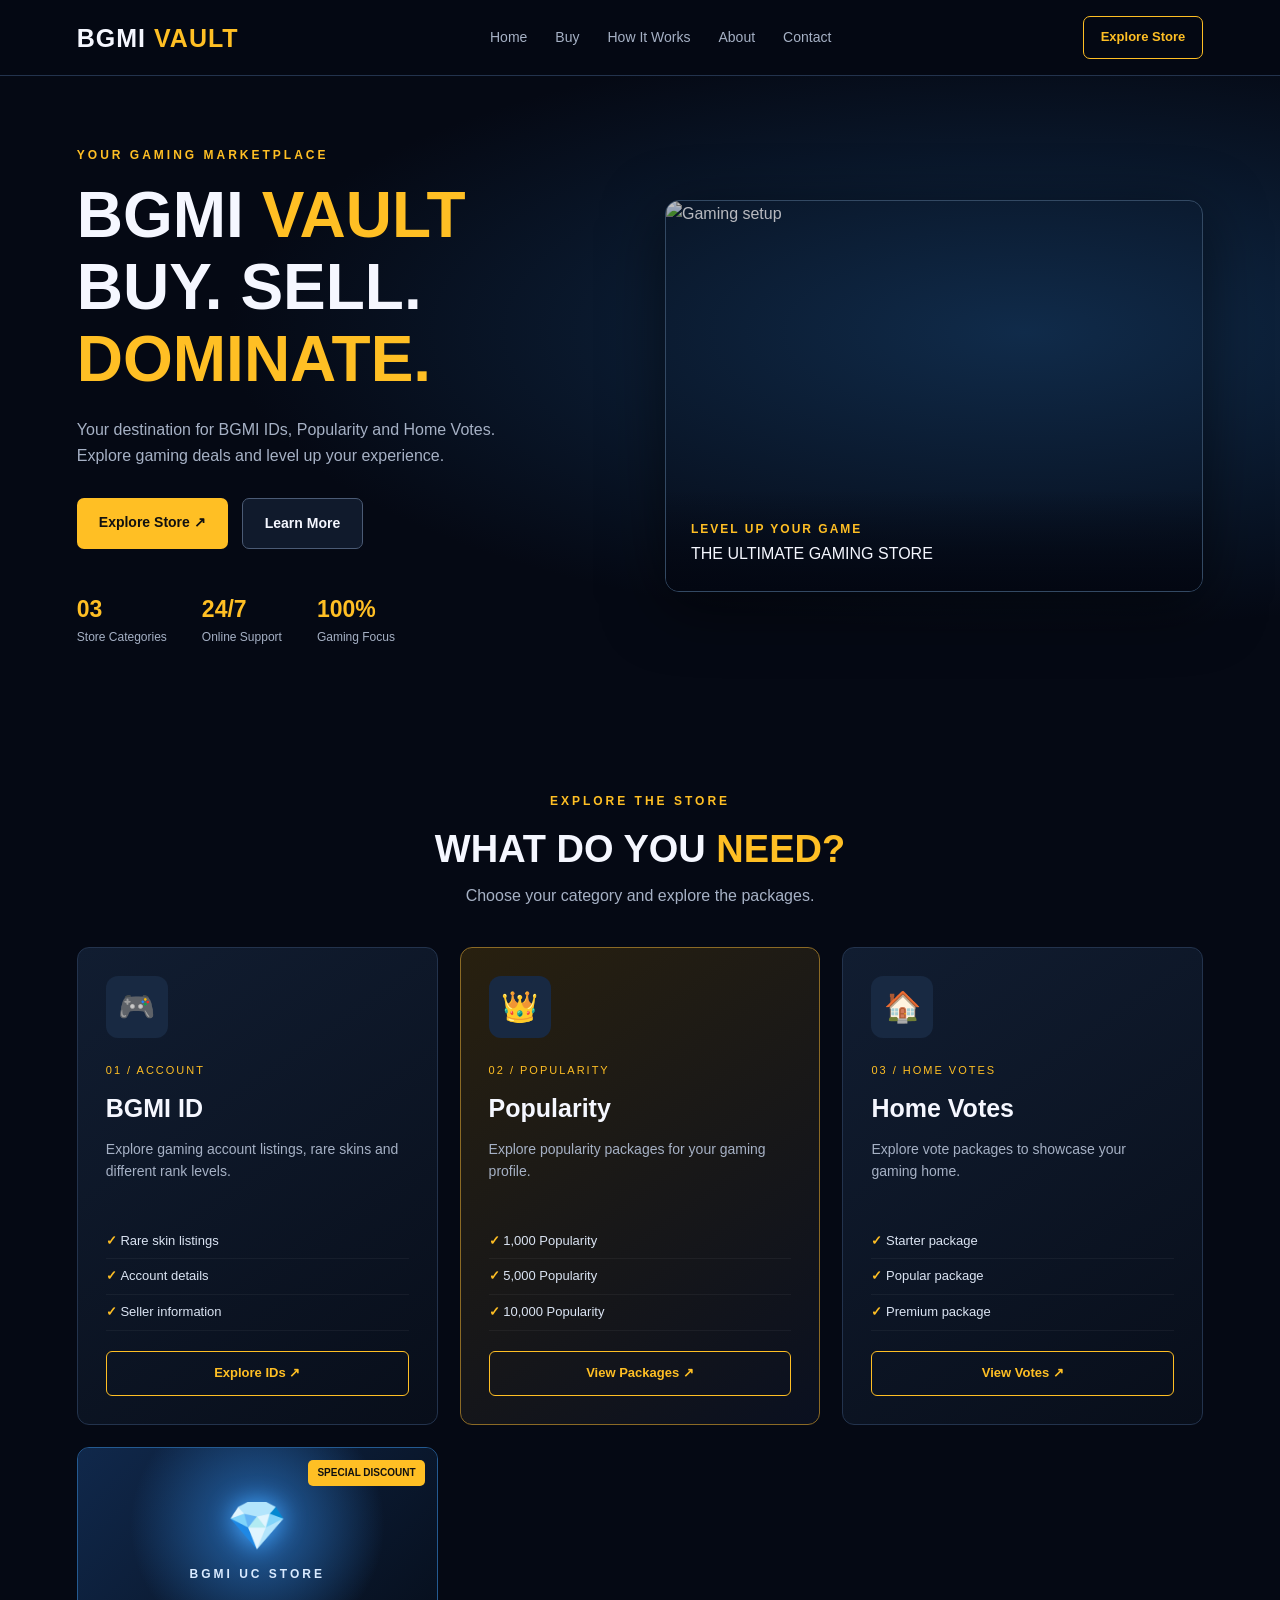
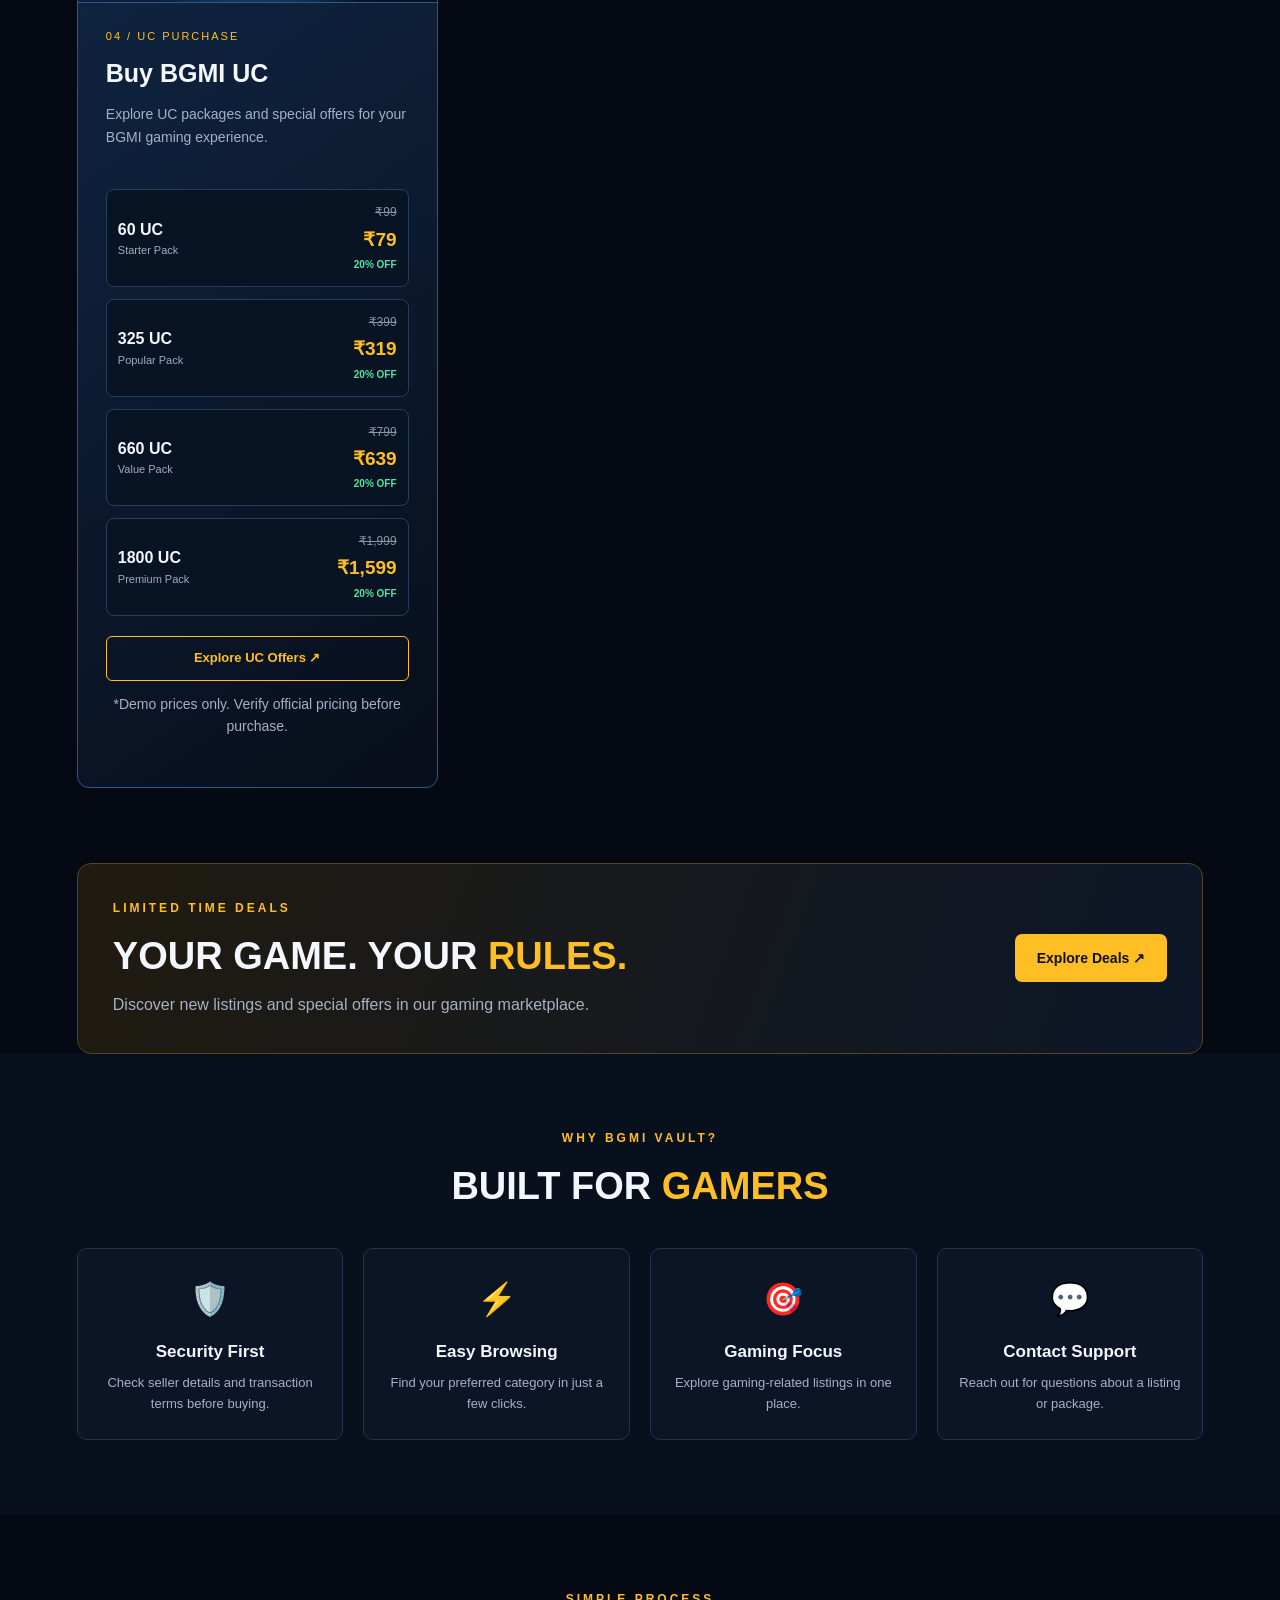
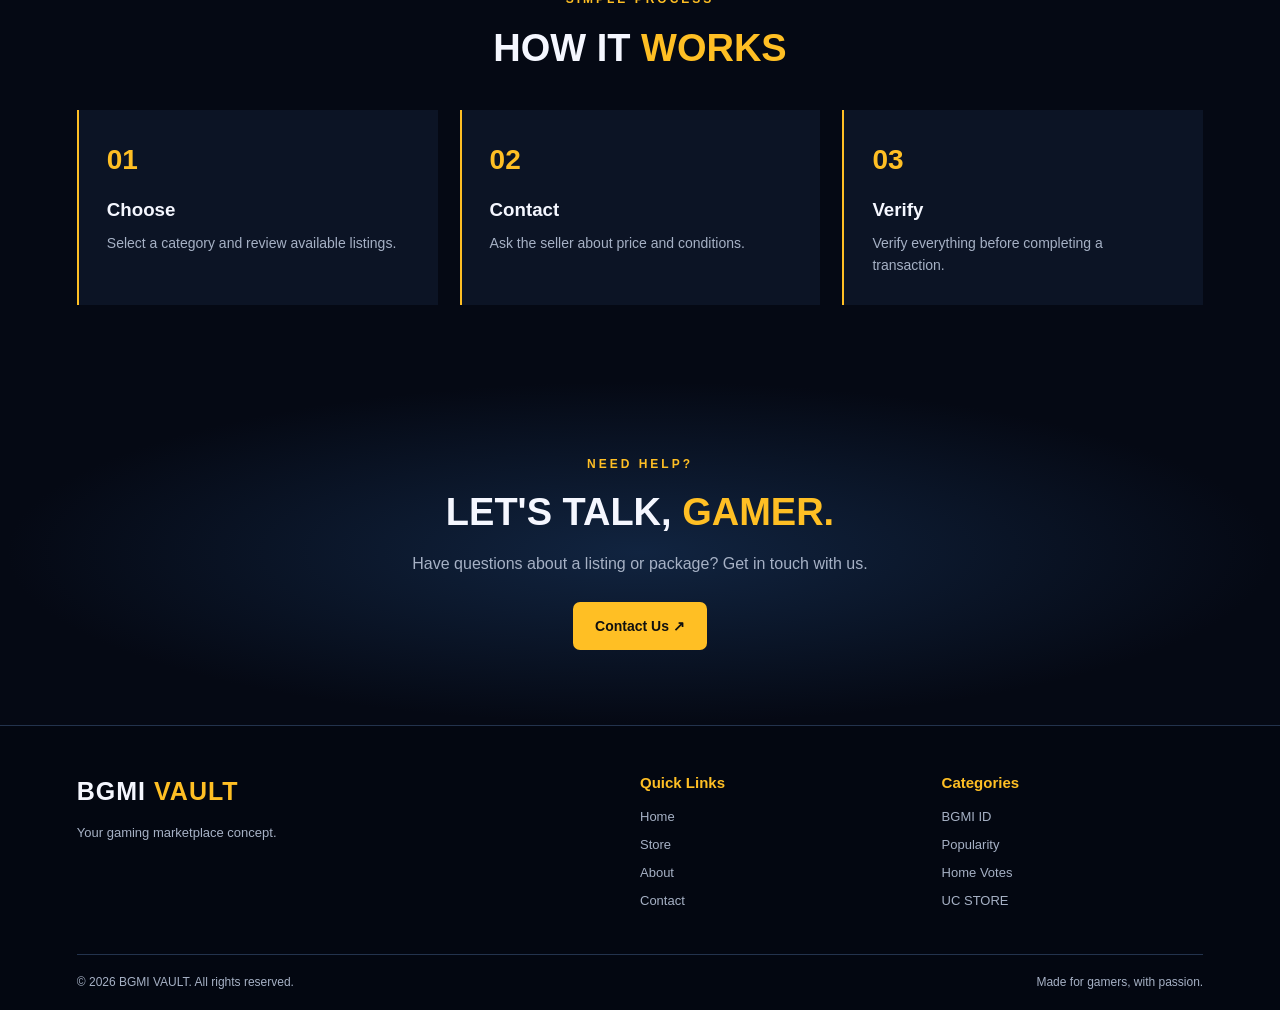
==== index.html @ 1ab82c84 "folder name" ====
<!DOCTYPE html>
<html lang="en">

<head>
    <meta charset="UTF-8">
    <meta name="viewport" content="width=device-width, initial-scale=1.0">
    <title>BGMI VAULT | Gaming Marketplace</title>
    <link rel="stylesheet" href="style.css">
</head>

<body>

    <header class="navbar">
        <a href="#" class="logo">BGMI <span>VAULT</span></a>

        <nav>
            <a href="#home">Home</a>
            <a href="#services">Buy</a>
            <a href="#how">How It Works</a>
            <a href="#about">About</a>
            <a href="#contact">Contact</a>
        </nav>

        <a href="#services" class="nav-btn">Explore Store</a>
    </header>

    <main>
        <section class="hero" id="home">
            <div class="hero-content">
                <p class="tagline">YOUR GAMING MARKETPLACE</p>

                <h1>
                    BGMI <span>VAULT</span><br>
                    BUY. SELL. <span>DOMINATE.</span>
                </h1>

                <p class="description">
                    Your destination for BGMI IDs, Popularity
                    and Home Votes. Explore gaming deals
                    and level up your experience.
                </p>

                <div class="hero-buttons">
                    <a href="#services" class="btn primary">Explore Store ↗</a>
                    <a href="#about" class="btn secondary">Learn More</a>
                </div>

                <div class="stats">
                    <div>
                        <h3>03</h3>
                        <p>Store Categories</p>
                    </div>
                    <div>
                        <h3>24/7</h3>
                        <p>Online Support</p>
                    </div>
                    <div>
                        <h3>100%</h3>
                        <p>Gaming Focus</p>
                    </div>
                </div>

            </div>

            <div class="hero-image">
                <img src="https://images.unsplash.com/photo-1542751371-adc38448a05e?auto=format&fit=crop&w=1000&q=85"
                    alt="Gaming setup">
                <div class="image-label">
                    <span>LEVEL UP YOUR GAME</span>
                    <p>THE ULTIMATE GAMING STORE</p>
                </div>
            </div>
        </section>

        <section class="services section" id="services">
            <div class="section-heading">
                <p class="tagline">EXPLORE THE STORE</p>
                <h2>WHAT DO YOU <span>NEED?</span></h2>
                <p>Choose your category and explore the packages.</p>
            </div>

            <div class="cards">

                <article class="card">
                    <div class="card-icon">🎮</div>
                    <p class="card-number">01 / ACCOUNT</p>
                    <h3>BGMI ID</h3>
                    <p>
                        Explore gaming account listings,
                        rare skins and different rank levels.
                    </p>
                    <ul>
                        <li>Rare skin listings</li>
                        <li>Account details</li>
                        <li>Seller information</li>
                    </ul>
                    <a href="#contact" class="card-btn">Explore IDs ↗</a>
                </article>

                <article class="card featured">
                    <div class="card-icon">👑</div>
                    <p class="card-number">02 / POPULARITY</p>
                    <h3>Popularity</h3>
                    <p>
                        Explore popularity packages
                        for your gaming profile.
                    </p>
                    <ul>
                        <li>1,000 Popularity</li>
                        <li>5,000 Popularity</li>
                        <li>10,000 Popularity</li>
                    </ul>
                    <a href="#contact" class="card-btn">View Packages ↗</a>
                </article>

                <article class="card">
                    <div class="card-icon">🏠</div>
                    <p class="card-number">03 / HOME VOTES</p>
                    <h3>Home Votes</h3>
                    <p>
                        Explore vote packages to
                        showcase your gaming home.
                    </p>
                    <ul>
                        <li>Starter package</li>
                        <li>Popular package</li>
                        <li>Premium package</li>
                    </ul>
                    <a href="#contact" class="card-btn">View Votes ↗</a>
                </article>

                <article class="card uc-card">
                    <div class="uc-banner">
                        <span class="discount-badge">SPECIAL DISCOUNT</span>
                        <div class="uc-icon">💎</div>
                        <p>BGMI UC STORE</p>
                    </div>

                    <p class="card-number">04 / UC PURCHASE</p>
                    <h3>Buy BGMI UC</h3>

                    <p>
                        Explore UC packages and special offers
                        for your BGMI gaming experience.
                    </p>

                    <div class="uc-packages">

                        <div class="uc-package">
                            <div>
                                <h4>60 UC</h4>
                                <p>Starter Pack</p>
                            </div>
                            <div class="uc-price">
                                <del>₹99</del>
                                <strong>₹79</strong>
                                <span>20% OFF</span>
                            </div>
                        </div>

                        <div class="uc-package">
                            <div>
                                <h4>325 UC</h4>
                                <p>Popular Pack</p>
                            </div>
                            <div class="uc-price">
                                <del>₹399</del>
                                <strong>₹319</strong>
                                <span>20% OFF</span>
                            </div>
                        </div>

                        <div class="uc-package">
                            <div>
                                <h4>660 UC</h4>
                                <p>Value Pack</p>
                            </div>
                            <div class="uc-price">
                                <del>₹799</del>
                                <strong>₹639</strong>
                                <span>20% OFF</span>
                            </div>
                        </div>

                        <div class="uc-package">
                            <div>
                                <h4>1800 UC</h4>
                                <p>Premium Pack</p>
                            </div>
                            <div class="uc-price">
                                <del>₹1,999</del>
                                <strong>₹1,599</strong>
                                <span>20% OFF</span>
                            </div>
                        </div>

                    </div>

                    <a href="#contact" class="card-btn">Explore UC Offers ↗</a>

                    <p class="uc-note">
                        *Demo prices only. Verify official pricing before purchase.
                    </p>
                </article>

            </div>
        </section>

        <section class="offer section">
            <div>
                <p class="tagline">LIMITED TIME DEALS</p>
                <h2>YOUR GAME. YOUR <span>RULES.</span></h2>
                <p>
                    Discover new listings and special offers
                    in our gaming marketplace.
                </p>
            </div>
            <a href="#services" class="btn primary">Explore Deals ↗</a>
        </section>

        <section class="section benefits" id="about">
            <div class="section-heading">
                <p class="tagline">WHY BGMI VAULT?</p>
                <h2>BUILT FOR <span>GAMERS</span></h2>
            </div>

            <div class="benefit-grid">
                <div class="benefit">
                    <div class="benefit-icon">🛡️</div>
                    <h3>Security First</h3>
                    <p>Check seller details and transaction terms before buying.</p>
                </div>

                <div class="benefit">
                    <div class="benefit-icon">⚡</div>
                    <h3>Easy Browsing</h3>
                    <p>Find your preferred category in just a few clicks.</p>
                </div>

                <div class="benefit">
                    <div class="benefit-icon">🎯</div>
                    <h3>Gaming Focus</h3>
                    <p>Explore gaming-related listings in one place.</p>
                </div>

                <div class="benefit">
                    <div class="benefit-icon">💬</div>
                    <h3>Contact Support</h3>
                    <p>Reach out for questions about a listing or package.</p>
                </div>
            </div>
        </section>

        <section class="section how" id="how">
            <div class="section-heading">
                <p class="tagline">SIMPLE PROCESS</p>
                <h2>HOW IT <span>WORKS</span></h2>
            </div>

            <div class="steps">
                <div class="step">
                    <span>01</span>
                    <h3>Choose</h3>
                    <p>Select a category and review available listings.</p>
                </div>

                <div class="step">
                    <span>02</span>
                    <h3>Contact</h3>
                    <p>Ask the seller about price and conditions.</p>
                </div>

                <div class="step">
                    <span>03</span>
                    <h3>Verify</h3>
                    <p>Verify everything before completing a transaction.</p>
                </div>
            </div>
        </section>

        <section class="contact section" id="contact">
            <p class="tagline">NEED HELP?</p>
            <h2>LET'S TALK, <span>GAMER.</span></h2>
            <p>
                Have questions about a listing or package?
                Get in touch with us.
            </p>
            <a href="mailto:your-email@example.com" class="btn primary">
                Contact Us ↗
            </a>
        </section>
    </main>

    <footer class="footer">
        <div class="footer-top">
            <div>
                <a href="#home" class="logo">BGMI <span>VAULT</span></a>
                <p>Your gaming marketplace concept.</p>
            </div>

            <div>
                <h3>Quick Links</h3>
                <a href="#home">Home</a>
                <a href="#services">Store</a>
                <a href="#about">About</a>
                <a href="#contact">Contact</a>
            </div>

            <div>
                <h3>Categories</h3>
                <a href="#services">BGMI ID</a>
                <a href="#services">Popularity</a>
                <a href="#services">Home Votes</a>
                <a href="#services">UC STORE</a>
            </div>
        </div>

        <div class="footer-bottom">
            <p>© 2026 BGMI VAULT. All rights reserved.</p>
            <p>Made for gamers, with passion.</p>
        </div>
    </footer>

</body>

</html>
---- style.css ----
/* RESET */
* {
    margin: 0;
    padding: 0;
    box-sizing: border-box;
}

html {
    scroll-behavior: smooth;
    scroll-padding-top: 90px;
}

body {
    background: #050914;
    color: #f5f7ff;
    font-family: Arial, Helvetica, sans-serif;
    line-height: 1.6;
}

a {
    text-decoration: none;
    color: inherit;
}

:root {
    --bg: #050914;
    --panel: #0c1425;
    --yellow: #ffbf24;
    --blue: #42a5ff;
    --muted: #a6b1c5;
    --border: #23334d;
}

/* HEADER */
.navbar {
    min-height: 76px;
    padding: 15px 6%;
    display: flex;
    justify-content: space-between;
    align-items: center;
    gap: 25px;
    background: rgba(5, 9, 20, 0.96);
    border-bottom: 1px solid var(--border);
    position: sticky;
    top: 0;
    z-index: 10;
}

.logo {
    font-size: 25px;
    font-weight: 900;
    letter-spacing: 1px;
    white-space: nowrap;
}

.logo span {
    color: var(--yellow);
}

.navbar nav {
    display: flex;
    align-items: center;
    gap: 28px;
}

.navbar nav a {
    color: var(--muted);
    font-size: 14px;
    transition: 0.3s;
}

.navbar nav a:hover {
    color: var(--yellow);
}

.nav-btn {
    padding: 10px 17px;
    border: 1px solid var(--yellow);
    border-radius: 7px;
    color: var(--yellow);
    font-size: 13px;
    font-weight: bold;
}

/* HERO */
.hero {
    min-height: 590px;
    padding: 70px 6%;
    display: grid;
    grid-template-columns: 1fr 1fr;
    align-items: center;
    gap: 50px;
    background:
        radial-gradient(ellipse at 80% 40%,
        #102b4a 0%, transparent 55%);
}

.hero-content {
    max-width: 600px;
}

.tagline {
    color: var(--yellow);
    font-size: 12px;
    font-weight: bold;
    letter-spacing: 3px;
    margin-bottom: 15px;
}

.hero h1 {
    font-size: clamp(38px, 5vw, 65px);
    line-height: 1.12;
    font-weight: 900;
    margin-bottom: 22px;
}

.hero h1 span,
.section-heading h2 span,
.offer h2 span,
.contact h2 span {
    color: var(--yellow);
}

.description {
    color: var(--muted);
    max-width: 450px;
    font-size: 16px;
}

.hero-buttons {
    display: flex;
    flex-wrap: wrap;
    gap: 14px;
    margin-top: 30px;
}

.btn {
    display: inline-block;
    padding: 13px 22px;
    border-radius: 7px;
    font-size: 14px;
    font-weight: bold;
    transition: 0.3s;
}

.primary {
    color: #101010;
    background: var(--yellow);
}

.primary:hover {
    background: #ffd66b;
    transform: translateY(-3px);
}

.secondary {
    border: 1px solid #4b5b75;
    background: #101a2c;
}

.secondary:hover {
    border-color: var(--yellow);
}

.stats {
    display: flex;
    flex-wrap: wrap;
    gap: 35px;
    margin-top: 42px;
}

.stats h3 {
    font-size: 23px;
    color: var(--yellow);
}

.stats p {
    font-size: 12px;
    color: var(--muted);
}

.hero-image {
    position: relative;
    min-height: 370px;
    overflow: hidden;
    border-radius: 14px;
    border: 1px solid #334963;
    box-shadow: 0 15px 60px #0008;
}

.hero-image img {
    width: 100%;
    height: 390px;
    object-fit: cover;
    display: block;
    filter: brightness(0.75);
}

.image-label {
    position: absolute;
    bottom: 0;
    left: 0;
    right: 0;
    padding: 25px;
    background: linear-gradient(transparent, #030712);
}

.image-label span {
    color: var(--yellow);
    font-size: 12px;
    letter-spacing: 2px;
    font-weight: bold;
}

/* COMMON SECTIONS */
.section {
    padding: 75px 6%;
}

.section-heading {
    text-align: center;
    margin-bottom: 38px;
}

.section-heading h2,
.offer h2,
.contact h2 {
    font-size: clamp(27px, 4vw, 38px);
    line-height: 1.25;
}

.section-heading > p:last-child {
    color: var(--muted);
    margin-top: 10px;
}

/* SERVICE CARDS */
.cards {
    display: grid;
    grid-template-columns: repeat(3, minmax(0, 1fr));
    gap: 22px;
}

.card {
    padding: 28px;
    background: linear-gradient(145deg, #111d31, #080e1a);
    border: 1px solid var(--border);
    border-radius: 12px;
    transition: 0.3s;
}

.card:hover {
    transform: translateY(-6px);
    border-color: var(--yellow);
}

.card.featured {
    border-color: #8b6a25;
    background: linear-gradient(145deg, #28200f, #0a1020);
}

.card-icon {
    width: 62px;
    height: 62px;
    display: grid;
    place-items: center;
    font-size: 30px;
    background: #182942;
    border-radius: 12px;
    margin-bottom: 24px;
}

.card-number {
    color: var(--yellow);
    font-size: 11px;
    letter-spacing: 2px;
    margin-bottom: 8px;
}

.card h3 {
    font-size: 25px;
    margin-bottom: 10px;
}

.card > p:not(.card-number) {
    color: var(--muted);
    font-size: 14px;
    min-height: 66px;
}

.card ul {
    list-style: none;
    margin: 20px 0;
    font-size: 13px;
    color: #dbe4f3;
}

.card li {
    padding: 7px 0;
    border-bottom: 1px solid #ffffff0c;
}

.card li::before {
    content: "✓ ";
    color: var(--yellow);
    font-weight: bold;
}

.card-btn {
    display: block;
    text-align: center;
    padding: 11px;
    border: 1px solid var(--yellow);
    border-radius: 6px;
    color: var(--yellow);
    font-size: 13px;
    font-weight: bold;
    transition: 0.3s;
}

.card-btn:hover {
    background: var(--yellow);
    color: #111;
}

/* OFFER */
.offer {
    margin: 0 6%;
    padding: 35px;
    border: 1px solid #57451f;
    border-radius: 14px;
    background: linear-gradient(110deg, #201b10, #0d1729);
    display: flex;
    justify-content: space-between;
    align-items: center;
    gap: 25px;
}

.offer p:not(.tagline) {
    color: var(--muted);
    margin-top: 12px;
}

/* BENEFITS */
.benefits {
    background: #080f1d;
}

.benefit-grid {
    display: grid;
    grid-template-columns: repeat(4, minmax(0, 1fr));
    gap: 20px;
}

.benefit {
    text-align: center;
    padding: 25px 18px;
    border: 1px solid var(--border);
    border-radius: 10px;
    background: #0c1525;
}

.benefit-icon {
    font-size: 32px;
    margin-bottom: 12px;
}

.benefit h3 {
    font-size: 17px;
    margin-bottom: 8px;
}

.benefit p {
    color: var(--muted);
    font-size: 13px;
}

/* STEPS */
.steps {
    display: grid;
    grid-template-columns: repeat(3, minmax(0, 1fr));
    gap: 22px;
}

.step {
    padding: 28px;
    border-left: 2px solid var(--yellow);
    background: var(--panel);
}

.step span {
    color: var(--yellow);
    font-size: 28px;
    font-weight: 900;
}

.step h3 {
    margin: 12px 0 7px;
}

.step p {
    color: var(--muted);
    font-size: 14px;
}

/* CONTACT */
.contact {
    text-align: center;
    background:
        radial-gradient(ellipse at center, #112440, transparent 70%);
}

.contact > p:not(.tagline) {
    color: var(--muted);
    margin: 15px auto 25px;
    max-width: 500px;
}

/* FOOTER */
.footer {
    padding: 45px 6% 0;
    background: #030711;
    border-top: 1px solid var(--border);
}

.footer-top {
    display: grid;
    grid-template-columns: 2fr 1fr 1fr;
    gap: 40px;
    padding-bottom: 35px;
}

.footer-top h3 {
    font-size: 15px;
    margin-bottom: 12px;
    color: var(--yellow);
}

.footer-top p {
    color: var(--muted);
    font-size: 13px;
    margin-top: 12px;
}

.footer-top > div > a:not(.logo) {
    display: block;
    width: fit-content;
    color: var(--muted);
    font-size: 13px;
    margin: 7px 0;
}

.footer-top a:hover {
    color: var(--yellow);
}

.footer-bottom {
    border-top: 1px solid var(--border);
    padding: 18px 0;
    display: flex;
    justify-content: space-between;
    gap: 15px;
    color: var(--muted);
    font-size: 12px;
}

/* RESPONSIVE DESIGN */
@media (max-width: 900px) {
    .navbar {
        flex-wrap: wrap;
    }

    .navbar nav {
        gap: 16px;
        flex-wrap: wrap;
    }

    .hero {
        grid-template-columns: 1fr;
    }

    .hero-content {
        max-width: 100%;
    }

    .hero-image {
        min-height: 300px;
    }

    .hero-image img {
        height: 330px;
    }

    .cards {
        grid-template-columns: repeat(2, minmax(0, 1fr));
    }

    .benefit-grid {
        grid-template-columns: repeat(2, minmax(0, 1fr));
    }
}

@media (max-width: 600px) {
    .navbar {
        padding: 15px 5%;
        gap: 15px;
    }

    .navbar nav {
        order: 3;
        width: 100%;
        justify-content: space-between;
        gap: 10px;
    }

    .navbar nav a {
        font-size: 12px;
    }

    .nav-btn {
        padding: 8px 10px;
        font-size: 11px;
    }

    .hero {
        padding: 50px 5%;
        gap: 30px;
    }

    .stats {
        gap: 20px;
    }

    .section {
        padding: 55px 5%;
    }

    .cards,
    .benefit-grid,
    .steps {
        grid-template-columns: 1fr;
    }

    .offer {
        margin: 0 5%;
        padding: 25px;
        align-items: flex-start;
        flex-direction: column;
    }

    .footer {
        padding-left: 5%;
        padding-right: 5%;
    }

    .footer-top {
        grid-template-columns: 1fr 1fr;
        gap: 25px;
    }

    .footer-top > div:first-child {
        grid-column: 1 / -1;
    }

    .footer-bottom {
        flex-direction: column;
    }
}


/* UC PURCHASE CARD */

.uc-card {
    overflow: hidden;
    border-color: #245a91;
    background: linear-gradient(145deg, #102746, #080e1a);
}

.uc-banner {
    min-height: 150px;
    margin: -28px -28px 25px;
    padding: 18px;
    text-align: center;
    position: relative;
    background:
        radial-gradient(circle at center, #2464a9, transparent 65%),
        linear-gradient(135deg, #10284b, #07101f);
    border-bottom: 1px solid #2e5888;
}

.discount-badge {
    position: absolute;
    top: 12px;
    right: 12px;
    padding: 5px 9px;
    border-radius: 5px;
    background: #ffbf24;
    color: #111;
    font-size: 10px;
    font-weight: 900;
}

.uc-icon {
    font-size: 48px;
    margin-top: 22px;
    filter: drop-shadow(0 0 12px #42a5ff);
}

.uc-banner p {
    color: #d9eaff;
    font-size: 12px;
    font-weight: bold;
    letter-spacing: 3px;
}

.uc-packages {
    display: grid;
    gap: 12px;
    margin: 20px 0;
}

.uc-package {
    display: flex;
    align-items: center;
    justify-content: space-between;
    gap: 10px;
    padding: 13px 11px;
    border: 1px solid #263d5d;
    border-radius: 8px;
    background: #081323;
}

.uc-package h4 {
    font-size: 16px;
}

.uc-package p {
    color: #9eacc2;
    font-size: 11px;
}

.uc-price {
    display: flex;
    flex-direction: column;
    align-items: flex-end;
    gap: 2px;
}

.uc-price del {
    color: #8995a9;
    font-size: 12px;
}

.uc-price strong {
    color: #ffbf24;
    font-size: 19px;
}

.uc-price span {
    color: #53e6a1;
    font-size: 10px;
    font-weight: bold;
}

.uc-note {
    margin-top: 12px;
    color: #9eacc2;
    font-size: 10px;
    text-align: center;
}
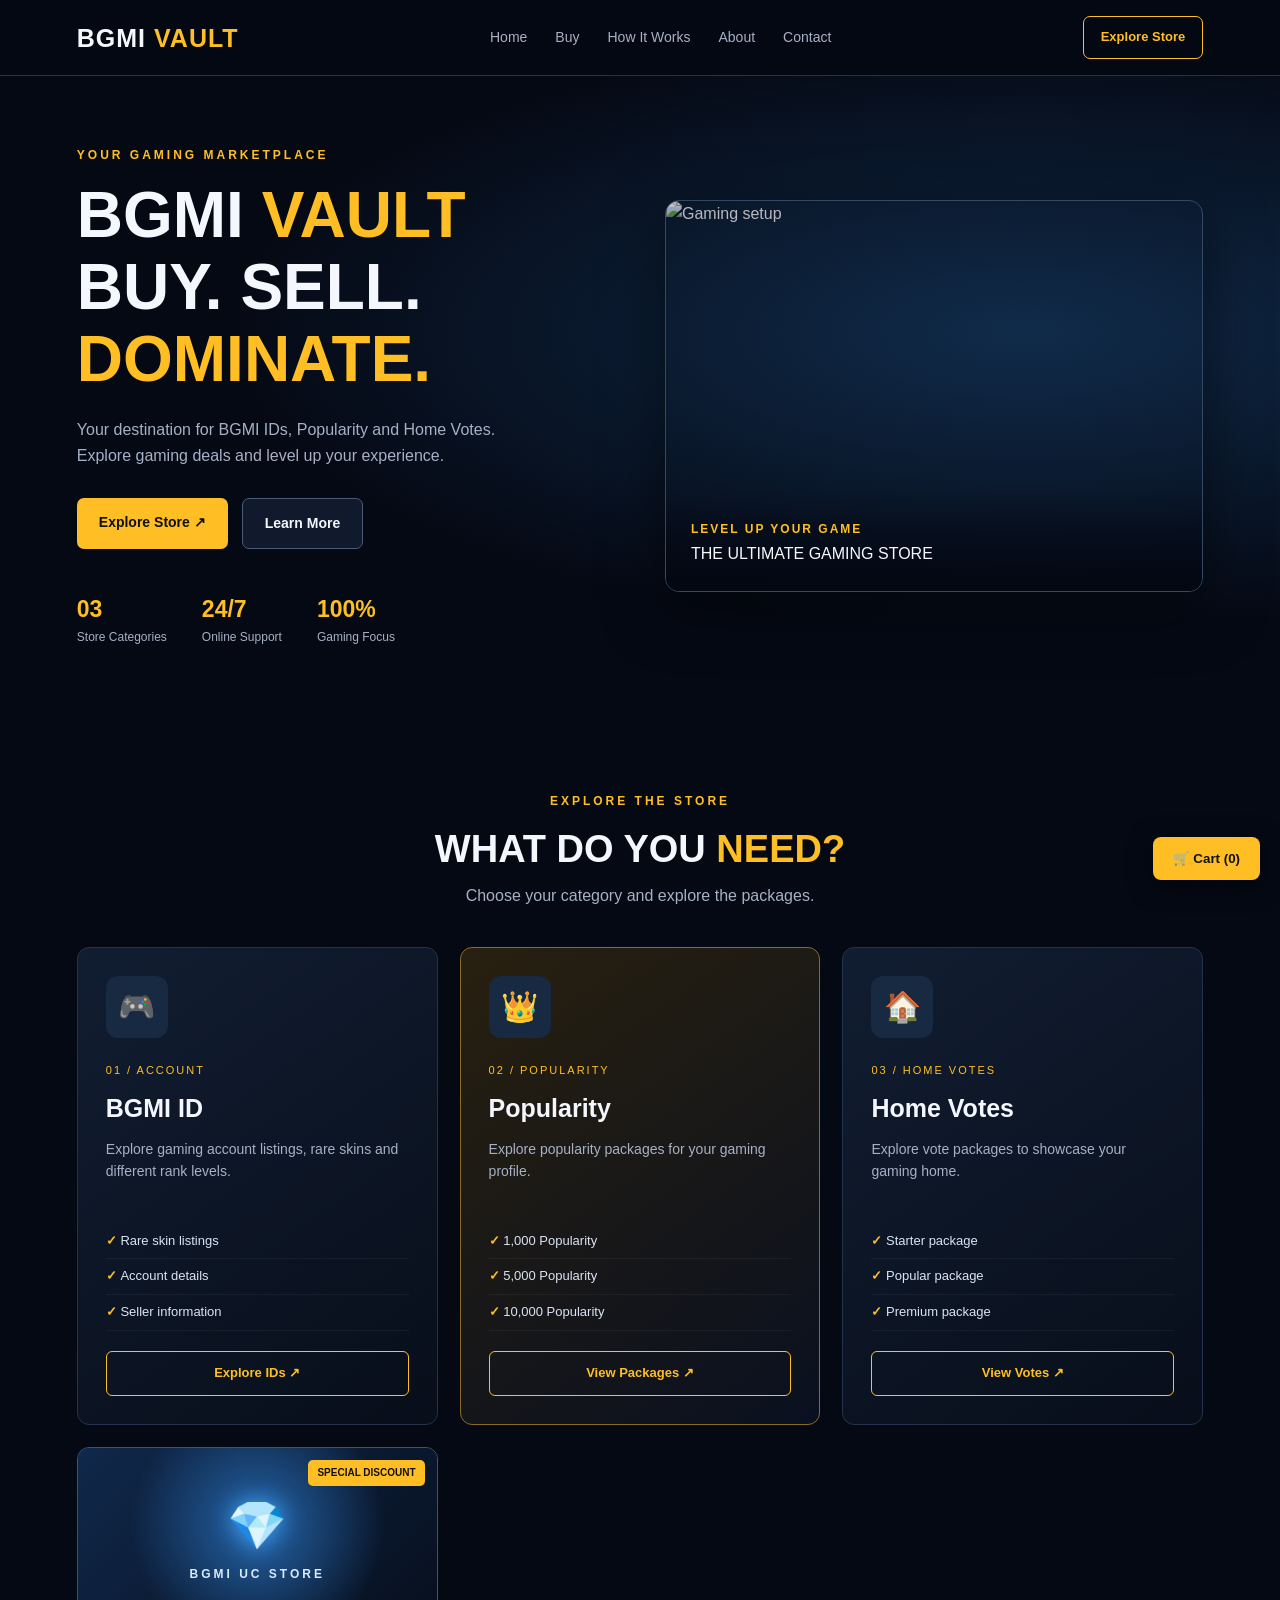
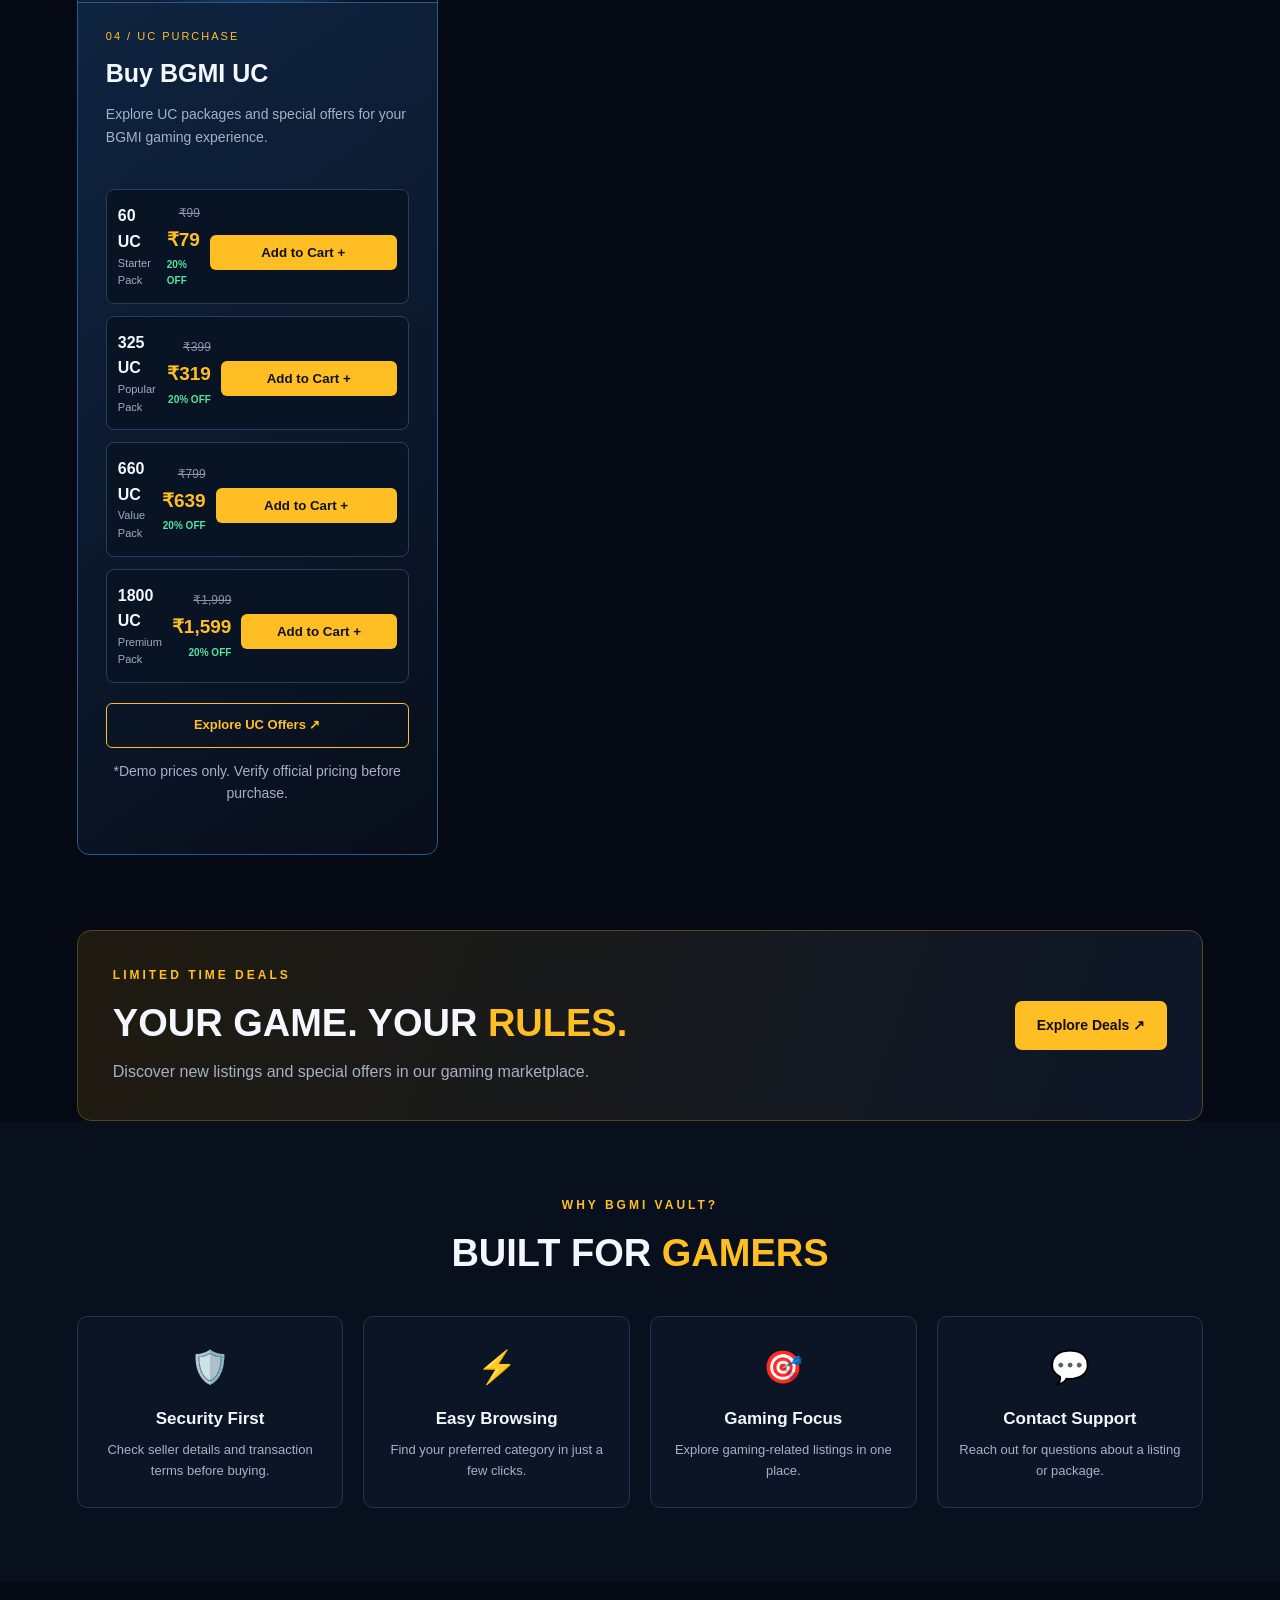
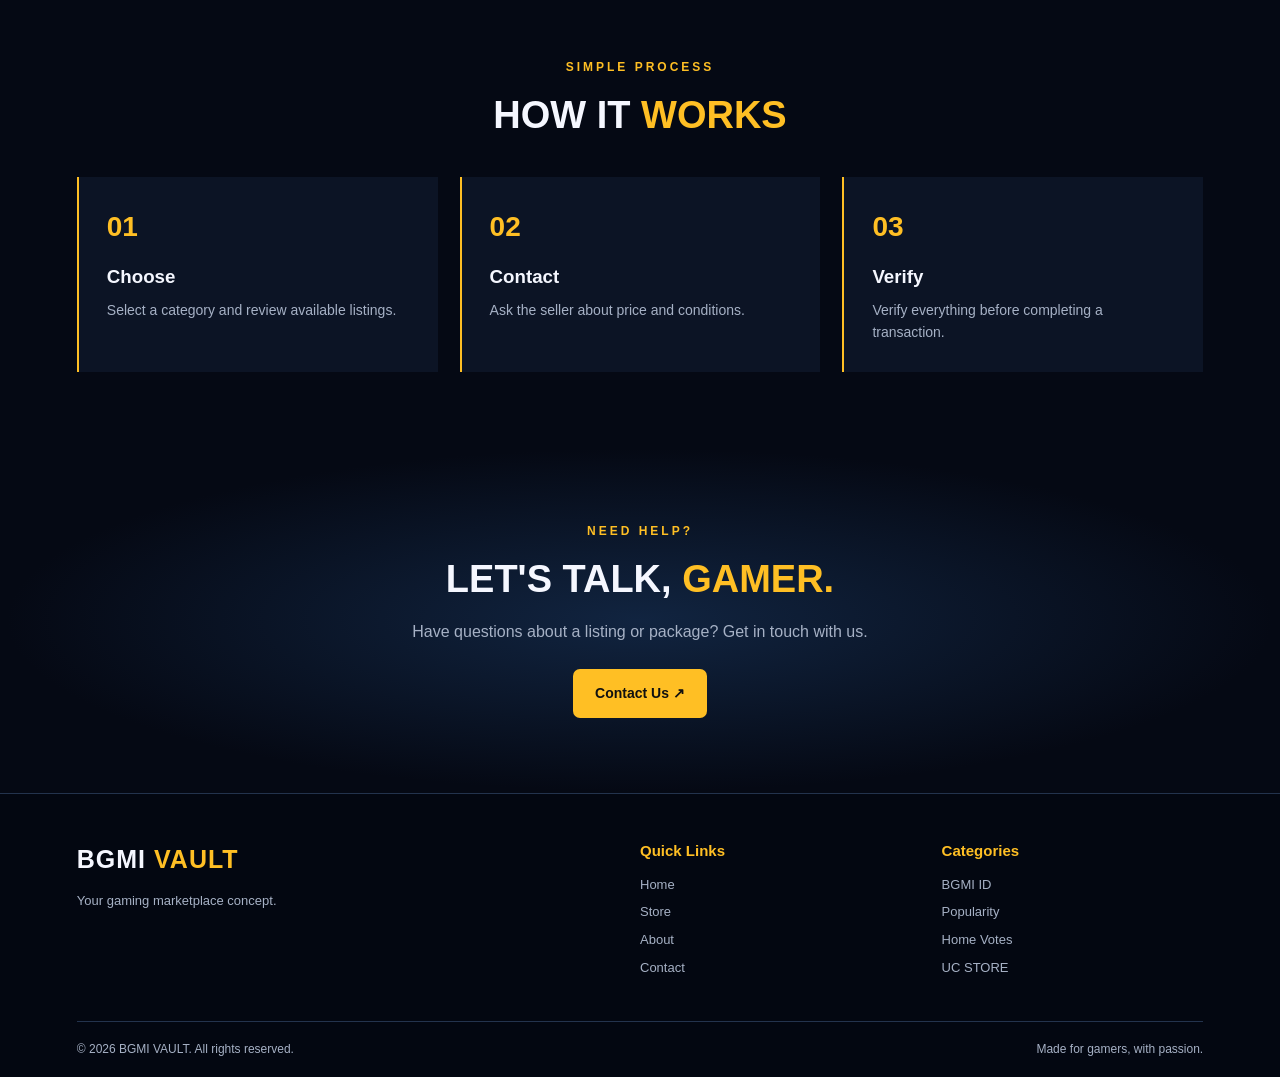
==== commit 67305f4a: "buttons" ====
--- a/index.html
+++ b/index.html
@@ -321,6 +321,8 @@
         </div>
     </footer>
 
+    <script src="script.js"></script>
+
 </body>
 
 </html>
--- a/style.css
+++ b/style.css
@@ -668,4 +668,143 @@
     color: #9eacc2;
     font-size: 10px;
     text-align: center;
-}+}
+
+
+/* ADD TO CART BUTTON */
+.add-cart-button {
+    width: 100%;
+    margin-top: 12px;
+    padding: 10px;
+    border: none;
+    border-radius: 6px;
+    background: #ffbf24;
+    color: #111;
+    font-weight: bold;
+    cursor: pointer;
+}
+
+.add-cart-button:hover {
+    background: #ffd66b;
+}
+
+/* FLOATING CART BUTTON */
+.cart-floating-button {
+    position: fixed;
+    right: 20px;
+    bottom: 20px;
+    z-index: 100;
+    padding: 14px 20px;
+    background: #ffbf24;
+    color: #111;
+    border: none;
+    border-radius: 8px;
+    font-weight: bold;
+    cursor: pointer;
+    box-shadow: 0 5px 25px #0008;
+}
+
+/* CART PANEL */
+.cart-panel {
+    position: fixed;
+    top: 0;
+    right: -450px;
+    width: min(400px, 100%);
+    height: 100vh;
+    padding: 22px;
+    background: #0c1425;
+    border-left: 1px solid #23334d;
+    z-index: 200;
+    display: flex;
+    flex-direction: column;
+    transition: right 0.3s ease;
+    visibility: hidden;
+}
+
+.cart-panel.cart-open {
+    right: 0;
+    visibility: visible;
+}
+
+.cart-header {
+    display: flex;
+    justify-content: space-between;
+    align-items: center;
+    padding-bottom: 18px;
+    border-bottom: 1px solid #23334d;
+}
+
+.cart-header h2 {
+    color: #ffbf24;
+}
+
+.close-cart {
+    padding: 8px 12px;
+    border: 1px solid #33445f;
+    border-radius: 6px;
+    background: transparent;
+    color: white;
+    cursor: pointer;
+}
+
+.cart-items {
+    flex: 1;
+    overflow-y: auto;
+    padding: 15px 0;
+    color: #c4cede;
+}
+
+.cart-item {
+    display: flex;
+    justify-content: space-between;
+    align-items: center;
+    gap: 12px;
+    padding: 14px 0;
+    border-bottom: 1px solid #23334d;
+}
+
+.cart-item p {
+    color: #ffbf24;
+    font-size: 13px;
+    margin-top: 5px;
+}
+
+.cart-actions {
+    display: flex;
+    flex-wrap: wrap;
+    align-items: center;
+    gap: 7px;
+}
+
+.cart-actions button {
+    padding: 5px 8px;
+    border: 1px solid #33445f;
+    border-radius: 4px;
+    background: #152239;
+    color: white;
+    cursor: pointer;
+}
+
+.cart-actions .remove-item {
+    color: #ff7777;
+}
+
+.cart-footer {
+    padding-top: 18px;
+    border-top: 1px solid #23334d;
+}
+
+.cart-footer h3 {
+    margin-bottom: 15px;
+}
+
+.checkout-button {
+    width: 100%;
+    padding: 13px;
+    border: none;
+    border-radius: 6px;
+    background: #25d366;
+    color: #06130a;
+    font-weight: bold;
+    cursor: pointer;
+}
